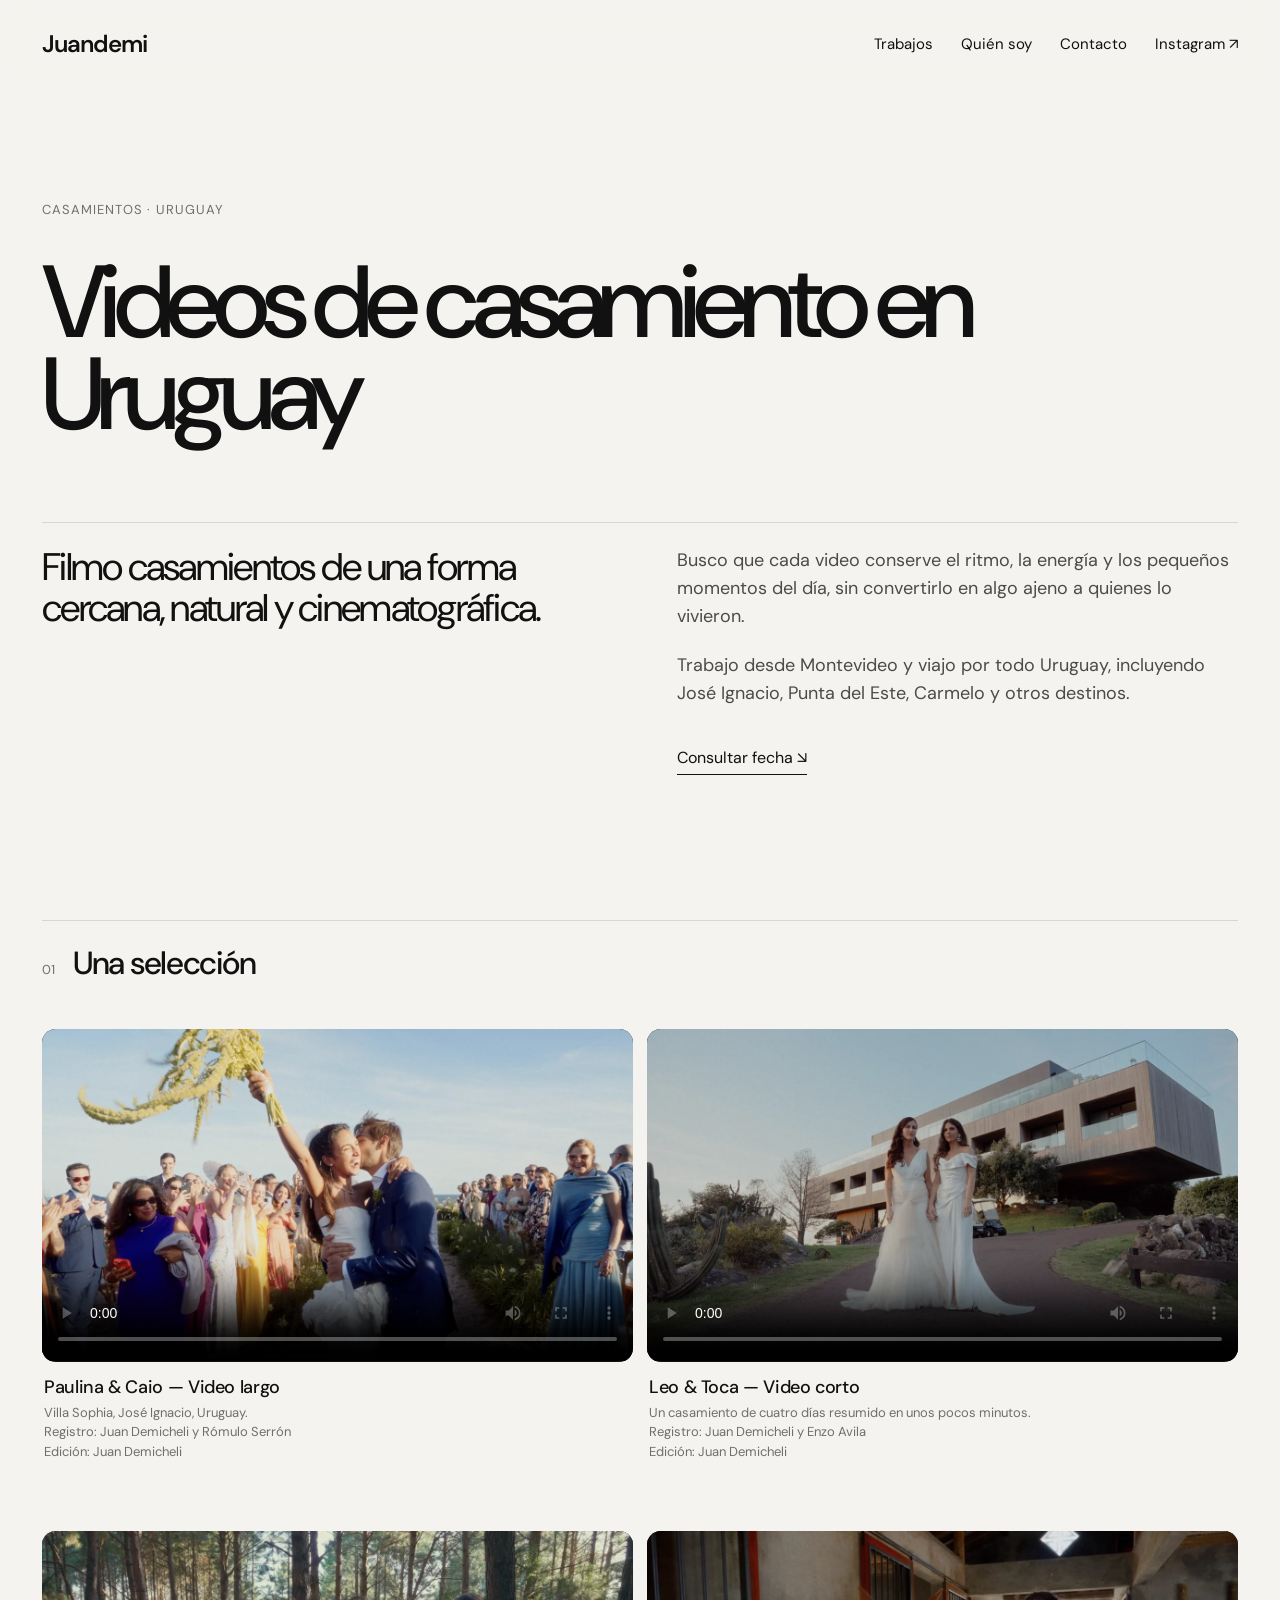
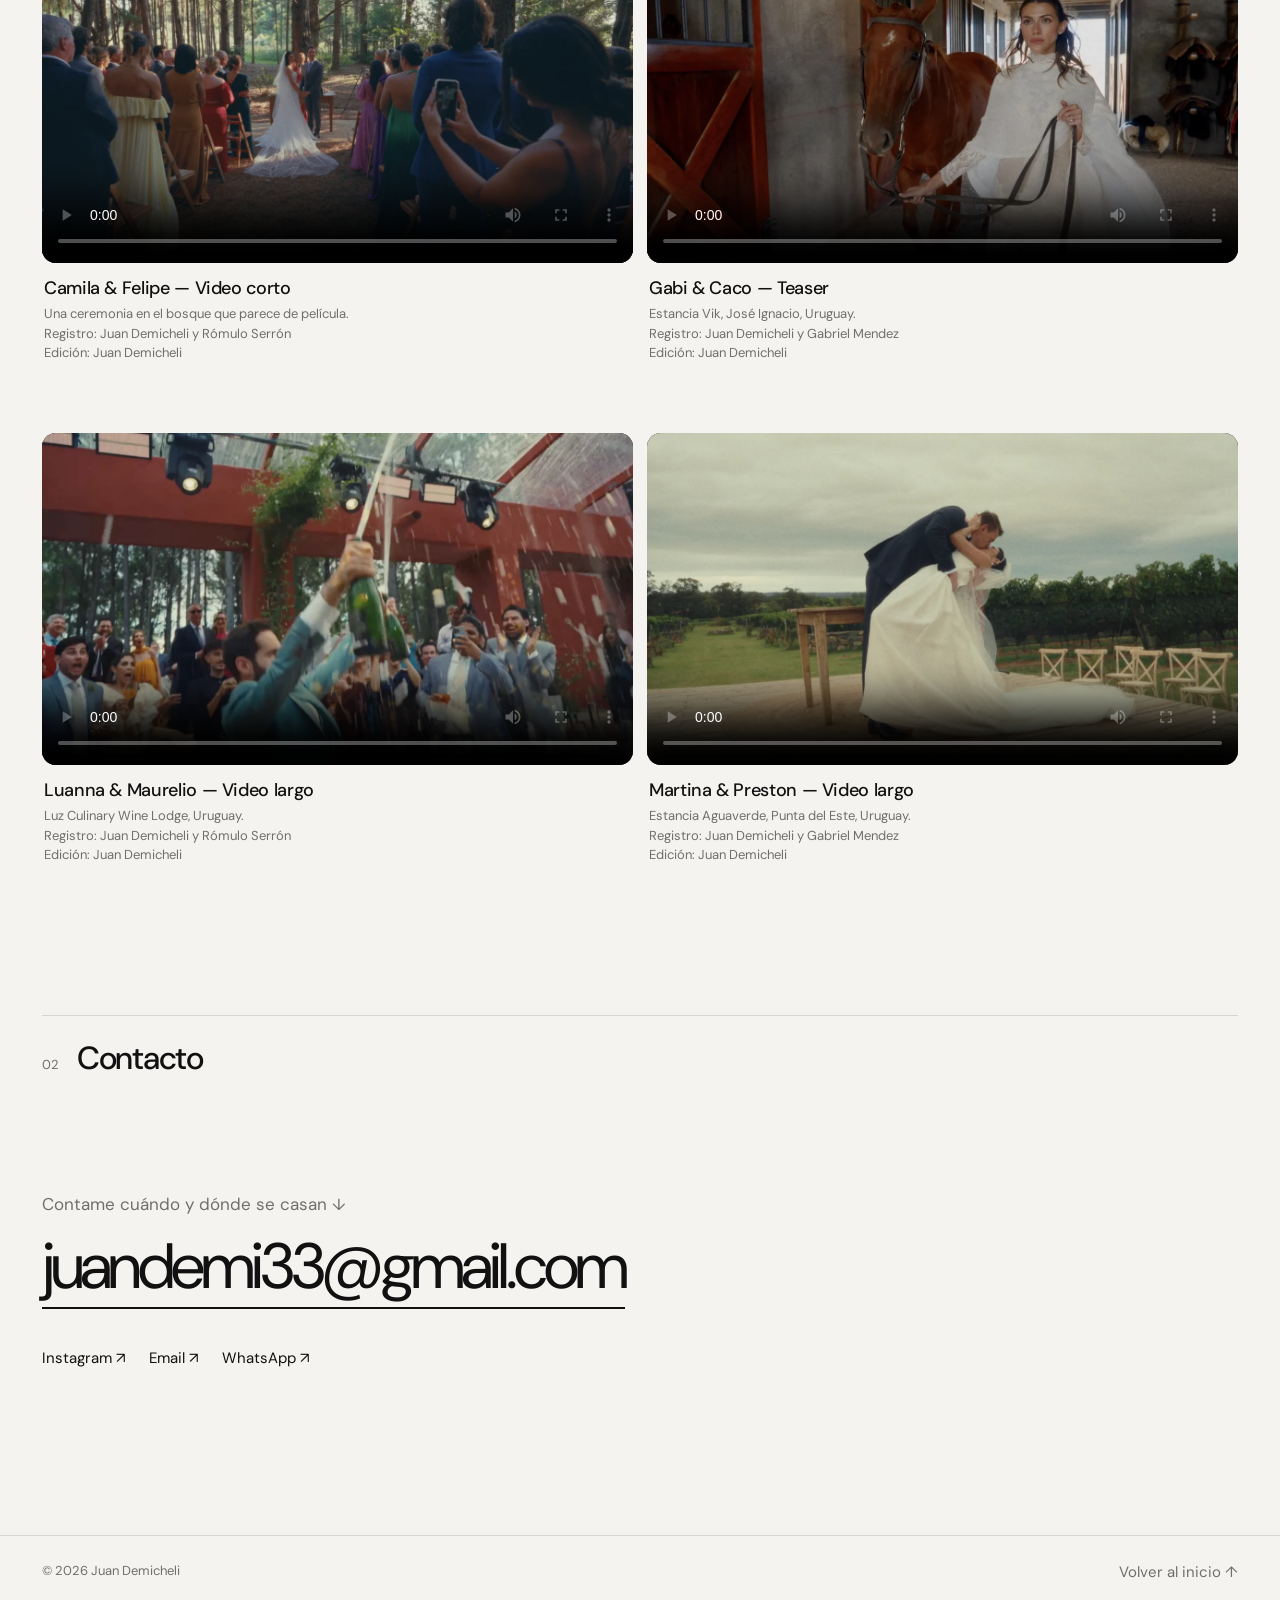
==== casamientos/index.html @ ece97dbf "Add dedicated wedding films page" ====
<!doctype html>
<html lang="es">
<head>
  <meta charset="utf-8">
  <meta name="viewport" content="width=device-width, initial-scale=1">
  <title>Videos de casamiento en Uruguay | Juan Demicheli</title>
  <meta name="description" content="Videos de casamiento con una mirada natural y cinematográfica en Montevideo, José Ignacio, Punta del Este, Carmelo y todo Uruguay. Filmación y edición por Juan Demicheli.">
  <meta property="og:title" content="Videos de casamiento en Uruguay | Juan Demicheli">
  <meta property="og:description" content="Una selección de casamientos filmados en distintos lugares de Uruguay.">
  <meta property="og:image" content="https://juandemi.com/assets/PaulinaCaio.webp">
  <meta property="og:url" content="https://juandemi.com/casamientos/">
  <meta property="og:type" content="website">
  <link rel="canonical" href="https://juandemi.com/casamientos/">
  <link rel="icon" type="image/png" href="../assets/favicon.png?v=2">
  <link rel="preconnect" href="https://fonts.googleapis.com">
  <link rel="preconnect" href="https://fonts.gstatic.com" crossorigin>
  <link href="https://fonts.googleapis.com/css2?family=DM+Sans:wght@400;500;600&display=swap" rel="stylesheet">
  <link rel="stylesheet" href="../style.css">
  <script type="application/ld+json">
  {
    "@context": "https://schema.org",
    "@type": "Service",
    "name": "Videos de casamiento en Uruguay",
    "description": "Filmación y edición de videos de casamiento con una mirada natural y cinematográfica.",
    "provider": {
      "@type": "Person",
      "name": "Juan Demicheli",
      "jobTitle": "Filmmaker",
      "url": "https://juandemi.com/"
    },
    "areaServed": {
      "@type": "Country",
      "name": "Uruguay"
    },
    "url": "https://juandemi.com/casamientos/"
  }
  </script>
</head>
<body class="wedding-page">
<header class="site-header">
  <a class="logo" href="../">Juandemi</a>
  <nav class="main-nav" aria-label="Navegación principal">
    <a href="../#trabajos">Trabajos</a>
    <a href="../#quien-soy">Quién soy</a>
    <a href="#contacto">Contacto</a>
    <a href="https://instagram.com/juandemi_" target="_blank" rel="noopener">Instagram ↗&#xfe0e;</a>
  </nav>
</header>

<main>
  <section class="wedding-intro">
    <p class="page-eyebrow">CASAMIENTOS · URUGUAY</p>
    <h1>Videos de casamiento en Uruguay</h1>
    <div class="wedding-intro-grid">
      <p class="wedding-lead">Filmo casamientos de una forma cercana, natural y cinematográfica.</p>
      <div class="wedding-description">
        <p>Busco que cada video conserve el ritmo, la energía y los pequeños momentos del día, sin convertirlo en algo ajeno a quienes lo vivieron.</p>
        <p>Trabajo desde Montevideo y viajo por todo Uruguay, incluyendo José Ignacio, Punta del Este, Carmelo y otros destinos.</p>
        <a class="inline-link" href="#contacto">Consultar fecha <span aria-hidden="true">↘&#xfe0e;</span></a>
      </div>
    </div>
  </section>

  <section class="wedding-work" aria-labelledby="seleccion-title">
    <div class="section-heading"><span>01</span><h2 id="seleccion-title">Una selección</h2></div>
    <div class="projects-grid wedding-grid">
      <article class="project">
        <div class="video">
          <video controls playsinline preload="metadata" poster="../assets/PaulinaCaio.webp">
            <source src="https://videos.juandemi.com/PaulinaCaio.mp4" type="video/mp4">
            Tu navegador no puede reproducir este video.
          </video>
        </div>
        <div class="project-meta"><div><h3>Paulina & Caio — Video largo</h3><p>Villa Sophia, José Ignacio, Uruguay.<br>Registro: Juan Demicheli y Rómulo Serrón<br>Edición: Juan Demicheli</p></div></div>
      </article>

      <article class="project">
        <div class="video">
          <video controls playsinline preload="metadata" poster="../assets/LeoToca.webp">
            <source src="https://videos.juandemi.com/LeoToca.mp4" type="video/mp4">
            Tu navegador no puede reproducir este video.
          </video>
        </div>
        <div class="project-meta"><div><h3>Leo & Toca — Video corto</h3><p>Un casamiento de cuatro días resumido en unos pocos minutos.<br>Registro: Juan Demicheli y Enzo Avila<br>Edición: Juan Demicheli</p></div></div>
      </article>

      <article class="project">
        <div class="video">
          <video controls playsinline preload="metadata" poster="../assets/CamilaFelipe.webp">
            <source src="https://videos.juandemi.com/CamilaFelipe.mp4" type="video/mp4">
            Tu navegador no puede reproducir este video.
          </video>
        </div>
        <div class="project-meta"><div><h3>Camila & Felipe — Video corto</h3><p>Una ceremonia en el bosque que parece de película.<br>Registro: Juan Demicheli y Rómulo Serrón<br>Edición: Juan Demicheli</p></div></div>
      </article>

      <article class="project">
        <div class="video">
          <video controls playsinline preload="metadata" poster="../assets/GabiCaco.webp">
            <source src="https://videos.juandemi.com/Gabi_Caco_Fixed_WEB.mp4" type="video/mp4">
            Tu navegador no puede reproducir este video.
          </video>
        </div>
        <div class="project-meta"><div><h3>Gabi & Caco — Teaser</h3><p>Estancia Vik, José Ignacio, Uruguay.<br>Registro: Juan Demicheli y Gabriel Mendez<br>Edición: Juan Demicheli</p></div></div>
      </article>

      <article class="project">
        <div class="video">
          <video controls playsinline preload="metadata" poster="../assets/LuanaMau.webp">
            <source src="https://videos.juandemi.com/LuannaMaurelio.mp4" type="video/mp4">
            Tu navegador no puede reproducir este video.
          </video>
        </div>
        <div class="project-meta"><div><h3>Luanna & Maurelio — Video largo</h3><p>Luz Culinary Wine Lodge, Uruguay.<br>Registro: Juan Demicheli y Rómulo Serrón<br>Edición: Juan Demicheli</p></div></div>
      </article>

      <article class="project">
        <div class="video">
          <video controls playsinline preload="metadata" poster="../assets/MartinaPreston.webp">
            <source src="https://videos.juandemi.com/MartinaPreston.mp4" type="video/mp4">
            Tu navegador no puede reproducir este video.
          </video>
        </div>
        <div class="project-meta"><div><h3>Martina & Preston — Video largo</h3><p>Estancia Aguaverde, Punta del Este, Uruguay.<br>Registro: Juan Demicheli y Gabriel Mendez<br>Edición: Juan Demicheli</p></div></div>
      </article>
    </div>
  </section>

  <section id="contacto" class="contact-section wedding-contact">
    <div class="section-heading"><span>02</span><h2>Contacto</h2></div>
    <div class="contact-box">
      <p>Contame cuándo y dónde se casan <span class="flecha-abajo" aria-hidden="true">&#x2193;&#xFE0E;</span></p>
      <a class="email" href="mailto:juandemi33@gmail.com?subject=Consulta%20por%20video%20de%20casamiento">juandemi33@gmail.com</a>
      <div class="text-links">
        <a href="https://instagram.com/juandemi_" target="_blank" rel="noopener">Instagram ↗&#xfe0e;</a>
        <a href="mailto:juandemi33@gmail.com?subject=Consulta%20por%20video%20de%20casamiento">Email ↗&#xfe0e;</a>
        <a href="https://wa.me/59897984455?text=Hola%20Juan%2C%20vi%20tus%20videos%20de%20casamiento%20y%20quer%C3%ADa%20consultarte%20por%20una%20fecha." target="_blank" rel="noopener noreferrer">WhatsApp ↗&#xfe0e;</a>
      </div>
    </div>
  </section>
</main>

<footer class="site-footer"><span>© 2026 Juan Demicheli</span><a href="../">Volver al inicio ↑&#xfe0e;</a></footer>
</body>
</html>
---- style.css ----
*{box-sizing:border-box}
:root{--bg:#f4f3ef;--text:#111;--muted:#6f6f6f;--line:#d9d7d2;--max:1500px}
html{scroll-behavior:smooth}
body{margin:0;background:var(--bg);color:var(--text);font-family:'DM Sans',Arial,sans-serif;font-size:16px;line-height:1.5}
a{color:inherit;text-decoration:none}
.site-header{position:sticky;top:0;z-index:50;max-width:var(--max);margin:0 auto;padding:26px 42px;display:flex;justify-content:space-between;align-items:center;background:rgba(244,243,239,.92);backdrop-filter:blur(12px)}
.logo{font-size:24px;font-weight:600;letter-spacing:-.04em}
.main-nav{display:flex;gap:28px;align-items:center}
.main-nav a,.text-links a,.site-footer a{font-size:15px}
.main-nav a:hover,.text-links a:hover,.site-footer a:hover{text-decoration:underline;text-underline-offset:4px}
.hero{position:relative;max-width:var(--max);min-height:82vh;margin:0 auto 130px;padding:0 42px;display:flex;align-items:flex-end}
.hero-video,.hero-overlay{position:absolute;inset:0 42px 0 42px;width:calc(100% - 84px);height:100%;border-radius:22px}
.hero-video{object-fit:cover;background:#171717;pointer-events:none}
.hero-overlay{background:linear-gradient(to top,rgba(0,0,0,.55),rgba(0,0,0,.15) 48%,rgba(0,0,0,.22));pointer-events:none}
.hero-content{position:relative;z-index:2;width:100%;padding:0 42px 52px;color:#fff}
.eyebrow{margin:0 0 20px;font-size:15px;color:rgba(255,255,255,.82)}
h1{margin:0 0 24px;font-size:clamp(60px,8vw,128px);line-height:.9;letter-spacing:-.075em;font-weight:500;max-width:980px}
.hero-copy{margin:0;max-width:420px;font-size:18px;line-height:1.45;color:rgba(255,255,255,.86)}
.work-section,.about,.contact-section{max-width:var(--max);margin:0 auto;padding:0 42px 150px}
.section-heading{display:flex;align-items:baseline;gap:18px;padding:18px 0 42px;border-top:1px solid var(--line)}
.section-heading span{font-size:13px;color:var(--muted)}
.section-heading h2{margin:0;font-size:32px;font-weight:500;letter-spacing:-.04em}
.category{margin-bottom:120px}
.category-heading{display:flex;justify-content:space-between;align-items:baseline;gap:18px;margin-bottom:25px}
.category-heading h3{margin:0;font-size:28px;font-weight:500;letter-spacing:-.04em}
.category-heading p{margin:0;font-size:13px;color:var(--muted)}
.video{position:relative;width:100%;aspect-ratio:16/9;background:#d9d9d5;overflow:hidden;border-radius:14px}
.video iframe{position:absolute;inset:0;width:100%;height:100%;border:0}
.project-meta{display:flex;justify-content:space-between;align-items:flex-start;gap:20px;padding:12px 2px 0}
.project-meta h4{margin:0 0 2px;font-size:18px;font-weight:500;letter-spacing:-.02em}
.project-meta p{margin:0;font-size:13px;color:var(--muted)}
.project-meta span{font-size:13px;color:var(--muted);white-space:nowrap}
.projects-grid{display:grid;grid-template-columns:repeat(2,minmax(0,1fr));gap:54px 14px}
.about-grid{display:grid;grid-template-columns:1fr 1fr;gap:74px;align-items:start}
.about-photo{position:relative;aspect-ratio:4/5;background:#d9d9d5;overflow:hidden;border-radius:14px}
.about-photo img{width:100%;height:100%;object-fit:cover;display:block}
.about-copy{max-width:580px;padding-top:2px}
.about-copy p{margin:0 0 24px;color:#4b4b4b;font-size:18px;line-height:1.55}
.about-copy .lead{margin-bottom:30px;color:var(--text);font-size:29px;line-height:1.2;letter-spacing:-.035em}
.text-links{display:flex;gap:24px;margin-top:38px}
.contact-box{padding:68px 0 20px}
.contact-box p{margin:0 0 18px;font-size:17px;color:var(--muted)}
.email{display:inline-block;max-width:100%;font-size:clamp(34px,5vw,76px);line-height:1;letter-spacing:-.06em;border-bottom:2px solid var(--text);padding-bottom:8px;overflow-wrap:anywhere}
.email:hover{opacity:.65}
.site-footer{max-width:var(--max);margin:0 auto;padding:25px 42px 35px;display:flex;justify-content:space-between;border-top:1px solid var(--line);font-size:13px;color:var(--muted)}
@media(max-width:920px){.site-header{padding:20px}.main-nav{gap:16px}.main-nav a:nth-child(1),.main-nav a:nth-child(2){display:none}.hero{min-height:74vh;margin-bottom:95px;padding:0 20px}.hero-video,.hero-overlay{inset:0 20px 0 20px;width:calc(100% - 40px)}.hero-content{padding:0 24px 30px}h1{font-size:clamp(52px,14vw,88px)}.work-section,.about,.contact-section{padding:0 20px 100px}.projects-grid{grid-template-columns:1fr;gap:16px}.category{margin-bottom:82px}.about-grid{grid-template-columns:1fr;gap:42px}.site-footer{padding:25px 20px 35px}}
@media(max-width:560px){.logo{font-size:20px}.main-nav a{font-size:13px}.category-heading{display:block}.category-heading p{margin-top:4px}.section-heading h2{font-size:27px}.about-copy .lead{font-size:25px}.text-links{flex-direction:column;gap:12px}.site-footer{display:block}.site-footer a{display:inline-block;margin-top:8px}}


html,
body {
  margin: 0;
  padding: 0;
}

.video-extra {
  display: none;
}

.video-extra.visible {
  display: block;
  animation: aparecer-video 0.7s ease both;
}

.ver-mas {
  display: block;
  grid-column: 1 / -1;
  margin: 0 auto;
  padding: 0;
  border: none;
  background: transparent;
  color: inherit;
  font: inherit;
  cursor: pointer;
  text-align: center;
  text-decoration: underline;
}

.flecha-abajo {
  font-family: 'DM Sans',Arial,sans-serif;font-size:16px;line-height:1.5;
  font-style: normal;
  font-weight: normal;
}


.ver-mas:hover {
  opacity: 0.55;
}

@keyframes aparecer-video {
  from {
    opacity: 0;
    transform: translateY(24px);
  }

  to {
    opacity: 1;
    transform: translateY(0);
  }
}

.video-cover {
  position: absolute;
  inset: 0;
  z-index: 2;
  width: 100%;
  height: 100%;
  padding: 0;
  border: 0;
  background: #111;
  cursor: pointer;
}

.video-cover img {
  width: 100%;
  height: 100%;
  display: block;
  object-fit: cover;
}

.play-icon {
  position: absolute;
  top: 50%;
  left: 50%;
  transform: translate(-50%, -50%);
  display: grid;
  place-items: center;
  width: 66px;
  height: 66px;
  padding-left: 4px;
  border-radius: 50%;
  color: #111;
  background: rgba(255, 255, 255, 0.9);
  font-size: 22px;
  transition: transform 0.25s ease;
}

.video-cover:hover .play-icon {
  transform: translate(-50%, -50%) scale(1.08);
}

.video video {
  position: absolute;
  inset: 0;
  display: block;
  width: 100%;
  height: 100%;
  border: 0;
  object-fit: contain;
  background: #111;
}

/* Página de casamientos */
.wedding-intro{max-width:var(--max);margin:0 auto;padding:112px 42px 145px}
.page-eyebrow{margin:0 0 36px;font-size:13px;letter-spacing:.08em;color:var(--muted)}
.wedding-intro h1{max-width:1180px;margin-bottom:82px;font-size:clamp(58px,8vw,124px);line-height:.9}
.wedding-intro-grid{display:grid;grid-template-columns:1fr 1fr;gap:74px;padding-top:24px;border-top:1px solid var(--line)}
.wedding-lead{max-width:620px;margin:0;font-size:clamp(28px,3vw,48px);line-height:1.08;letter-spacing:-.045em}
.wedding-description{max-width:580px;color:#4b4b4b;font-size:18px;line-height:1.55}
.wedding-description p{margin:0 0 22px}
.inline-link{display:inline-block;margin-top:16px;color:var(--text);font-size:16px;border-bottom:1px solid var(--text);padding-bottom:3px}
.inline-link:hover{opacity:.55}
.wedding-work{max-width:var(--max);margin:0 auto;padding:0 42px 150px}
.wedding-grid{gap:70px 14px}
.wedding-grid .project-meta h3{margin:0 0 2px;font-size:18px;font-weight:500;letter-spacing:-.02em}
.wedding-contact{padding-bottom:145px}

@media(max-width:920px){
  .wedding-intro{padding:72px 20px 105px}
  .wedding-intro h1{margin-bottom:58px;font-size:clamp(50px,13vw,82px)}
  .wedding-intro-grid{grid-template-columns:1fr;gap:34px}
  .wedding-description{font-size:17px}
  .wedding-work{padding:0 20px 105px}
  .wedding-grid{gap:42px}
  .wedding-contact{padding-bottom:100px}
}

@media(max-width:560px){
  .wedding-intro{padding-top:54px}
  .page-eyebrow{margin-bottom:28px}
  .wedding-intro h1{font-size:clamp(48px,15vw,72px)}
  .wedding-lead{font-size:30px}
}
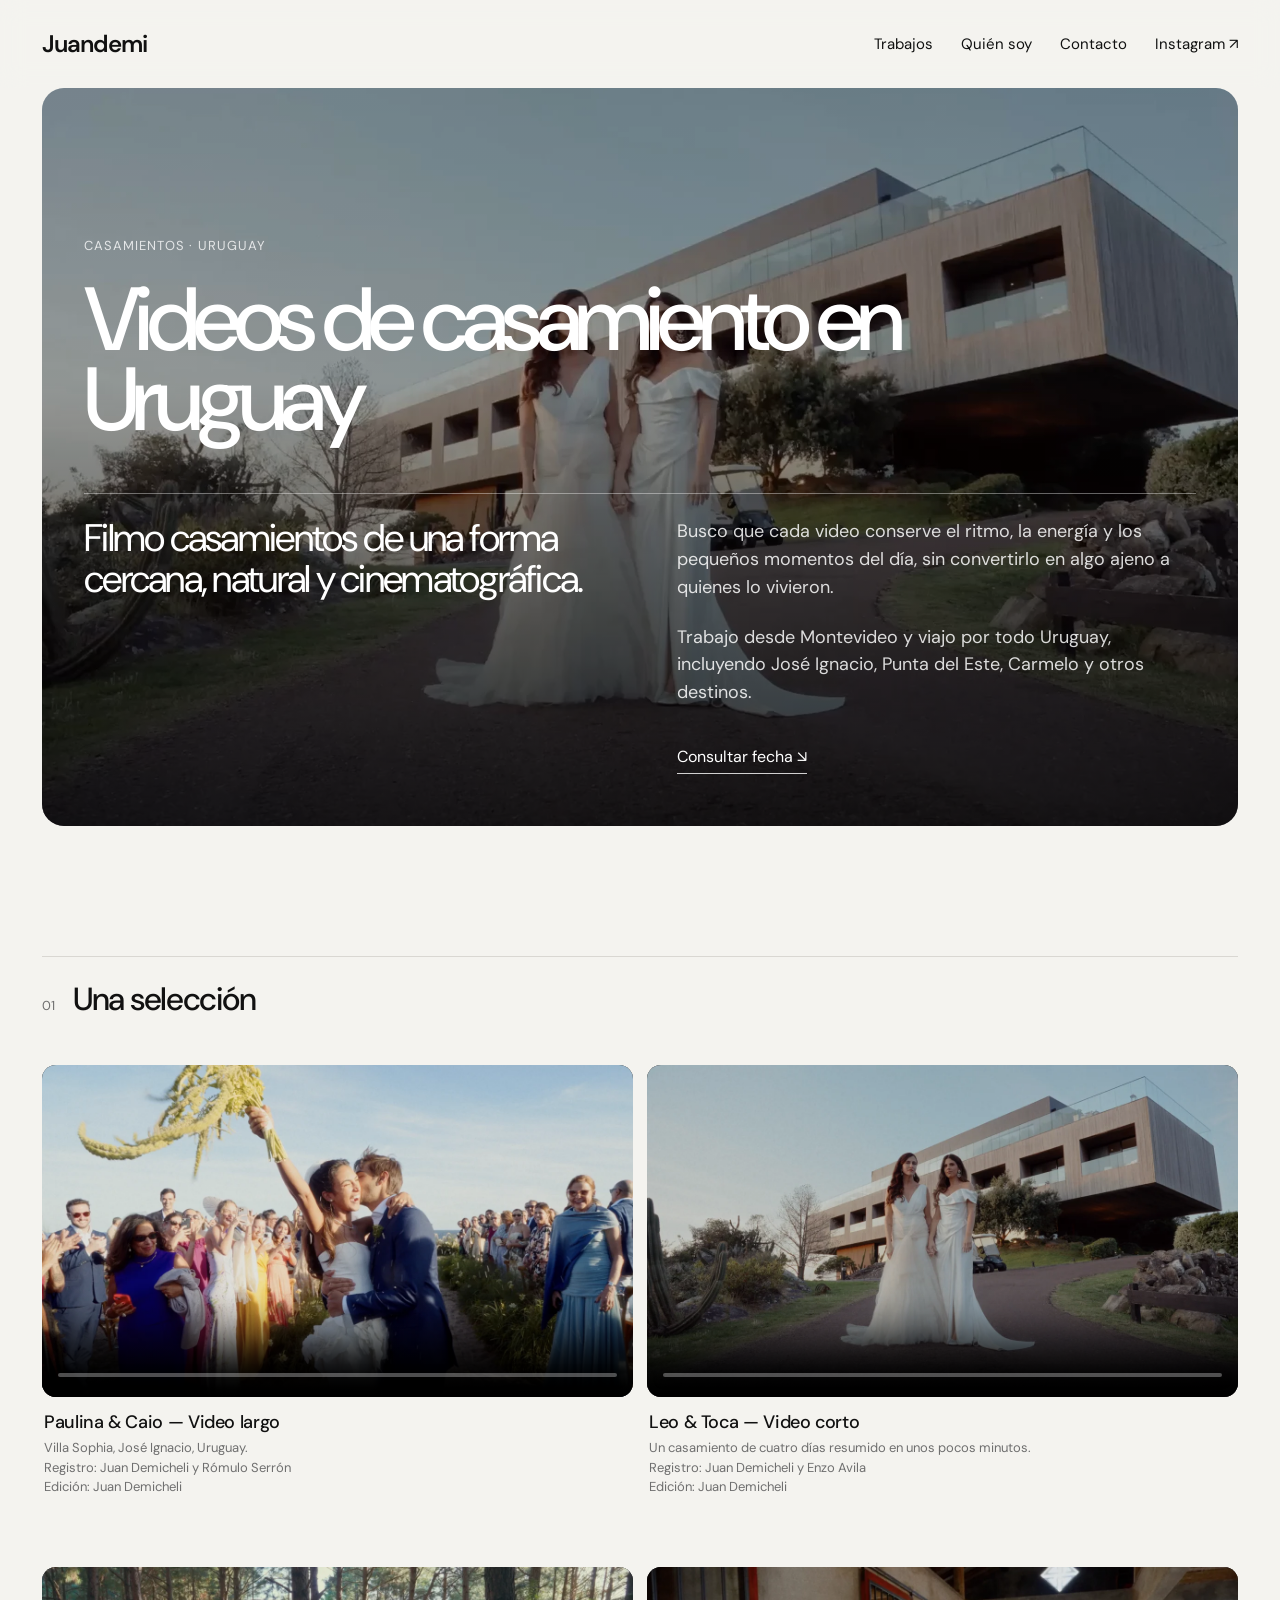
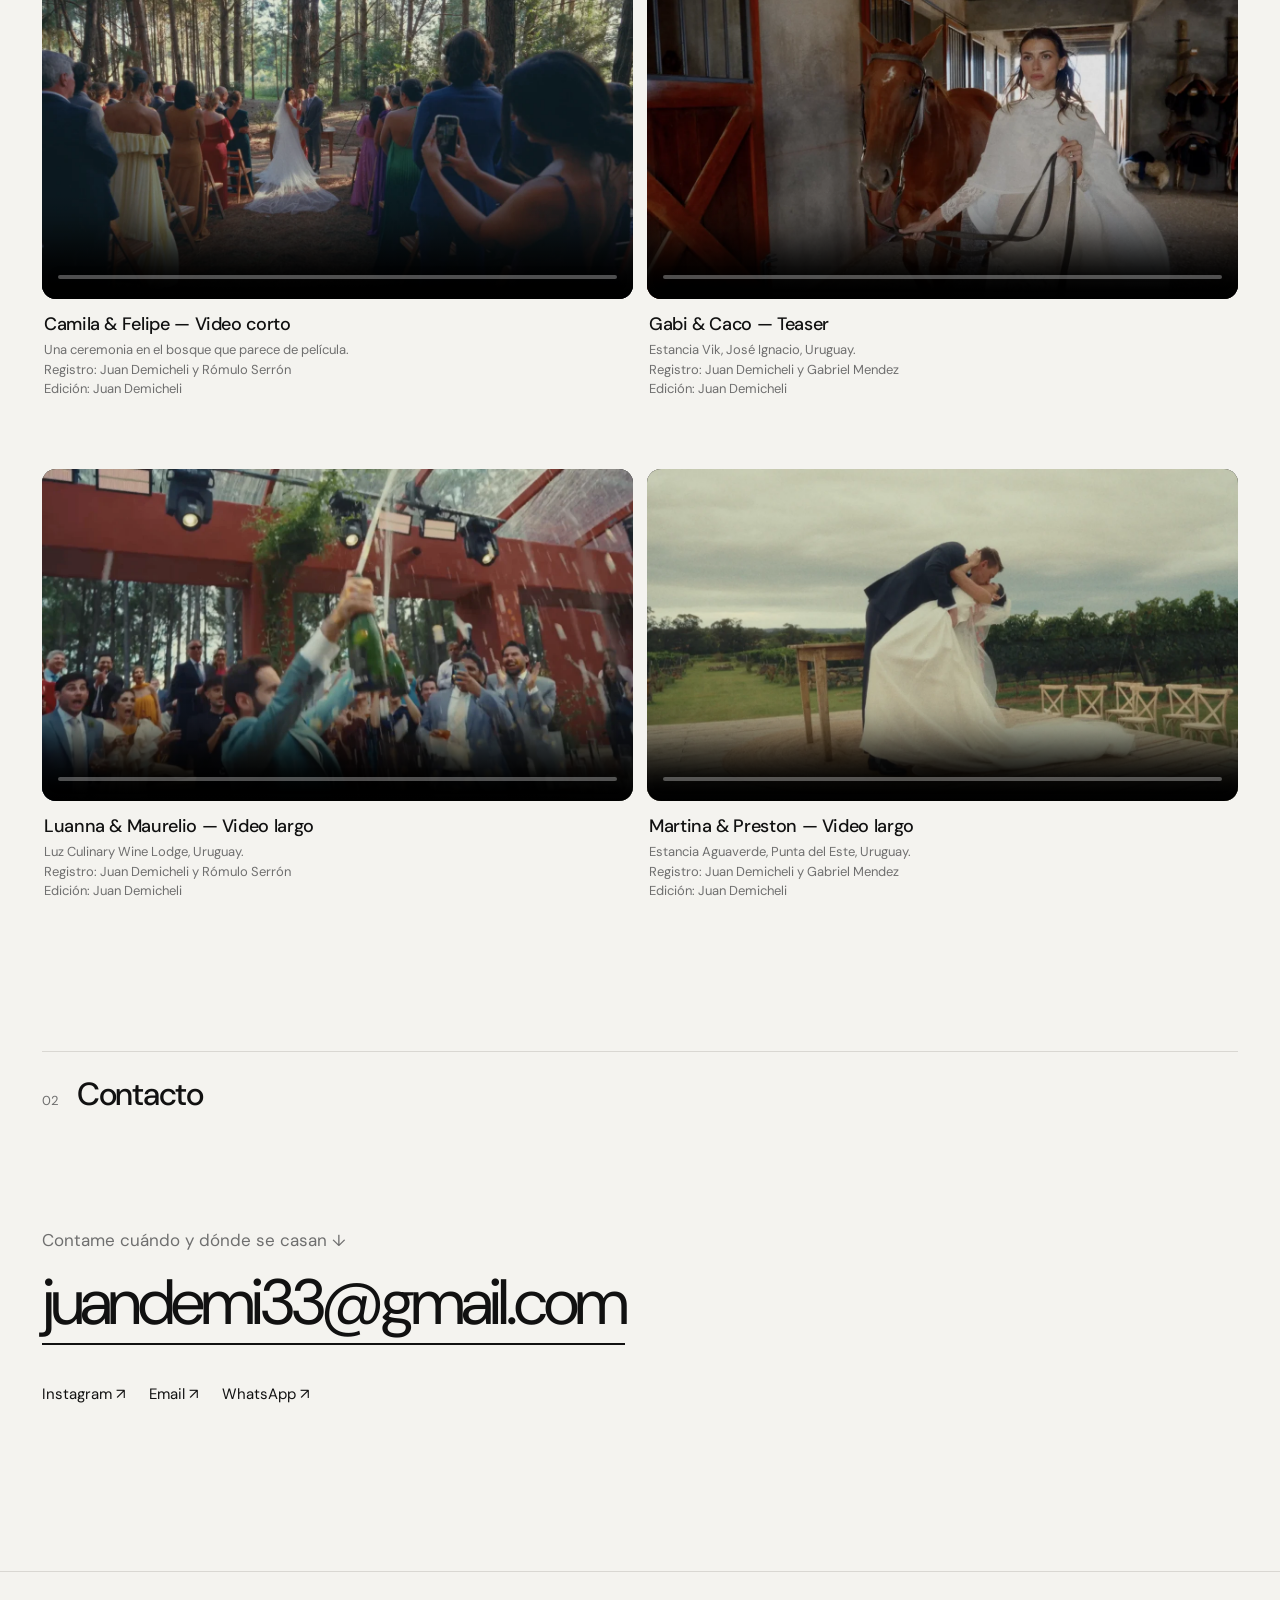
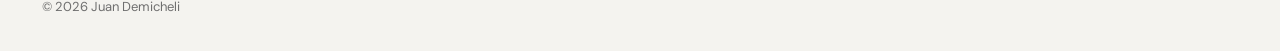
==== commit 635e0018: "Add video hero to wedding page" ====
--- a/casamientos/index.html
+++ b/casamientos/index.html
@@ -49,14 +49,20 @@
 
 <main>
   <section class="wedding-intro">
-    <p class="page-eyebrow">CASAMIENTOS · URUGUAY</p>
-    <h1>Videos de casamiento en Uruguay</h1>
-    <div class="wedding-intro-grid">
-      <p class="wedding-lead">Filmo casamientos de una forma cercana, natural y cinematográfica.</p>
-      <div class="wedding-description">
-        <p>Busco que cada video conserve el ritmo, la energía y los pequeños momentos del día, sin convertirlo en algo ajeno a quienes lo vivieron.</p>
-        <p>Trabajo desde Montevideo y viajo por todo Uruguay, incluyendo José Ignacio, Punta del Este, Carmelo y otros destinos.</p>
-        <a class="inline-link" href="#contacto">Consultar fecha <span aria-hidden="true">↘&#xfe0e;</span></a>
+    <video class="wedding-hero-video" autoplay muted loop playsinline preload="metadata" poster="../assets/hero-poster.webp">
+      <source src="https://videos.juandemi.com/VideoWebInicioV2.mov" type="video/mp4">
+    </video>
+    <div class="wedding-hero-overlay"></div>
+    <div class="wedding-intro-content">
+      <p class="page-eyebrow">CASAMIENTOS · URUGUAY</p>
+      <h1>Videos de casamiento en Uruguay</h1>
+      <div class="wedding-intro-grid">
+        <p class="wedding-lead">Filmo casamientos de una forma cercana, natural y cinematográfica.</p>
+        <div class="wedding-description">
+          <p>Busco que cada video conserve el ritmo, la energía y los pequeños momentos del día, sin convertirlo en algo ajeno a quienes lo vivieron.</p>
+          <p>Trabajo desde Montevideo y viajo por todo Uruguay, incluyendo José Ignacio, Punta del Este, Carmelo y otros destinos.</p>
+          <a class="inline-link" href="#contacto">Consultar fecha <span aria-hidden="true">↘&#xfe0e;</span></a>
+        </div>
       </div>
     </div>
   </section>
@@ -140,6 +146,6 @@
   </section>
 </main>
 
-<footer class="site-footer"><span>© 2026 Juan Demicheli</span><a href="../">Volver al inicio ↑&#xfe0e;</a></footer>
+<footer class="site-footer"><span>© 2026 Juan Demicheli</span></footer>
 </body>
 </html>
--- a/style.css
+++ b/style.css
@@ -151,14 +151,18 @@
 }
 
 /* Página de casamientos */
-.wedding-intro{max-width:var(--max);margin:0 auto;padding:112px 42px 145px}
-.page-eyebrow{margin:0 0 36px;font-size:13px;letter-spacing:.08em;color:var(--muted)}
-.wedding-intro h1{max-width:1180px;margin-bottom:82px;font-size:clamp(58px,8vw,124px);line-height:.9}
-.wedding-intro-grid{display:grid;grid-template-columns:1fr 1fr;gap:74px;padding-top:24px;border-top:1px solid var(--line)}
+.wedding-intro{position:relative;max-width:var(--max);min-height:82vh;margin:0 auto 130px;padding:0 42px;display:flex;align-items:flex-end}
+.wedding-hero-video,.wedding-hero-overlay{position:absolute;inset:0 42px;width:calc(100% - 84px);height:100%;border-radius:22px}
+.wedding-hero-video{object-fit:cover;background:#171717;pointer-events:none}
+.wedding-hero-overlay{background:linear-gradient(to top,rgba(0,0,0,.74),rgba(0,0,0,.22) 60%,rgba(0,0,0,.25));pointer-events:none}
+.wedding-intro-content{position:relative;z-index:2;width:100%;padding:52px 42px;color:#fff}
+.page-eyebrow{margin:0 0 24px;font-size:13px;letter-spacing:.08em;color:rgba(255,255,255,.78)}
+.wedding-intro h1{max-width:1050px;margin-bottom:52px;font-size:clamp(54px,7vw,108px);line-height:.9}
+.wedding-intro-grid{display:grid;grid-template-columns:1fr 1fr;gap:74px;padding-top:24px;border-top:1px solid rgba(255,255,255,.38)}
 .wedding-lead{max-width:620px;margin:0;font-size:clamp(28px,3vw,48px);line-height:1.08;letter-spacing:-.045em}
-.wedding-description{max-width:580px;color:#4b4b4b;font-size:18px;line-height:1.55}
+.wedding-description{max-width:580px;color:rgba(255,255,255,.84);font-size:18px;line-height:1.55}
 .wedding-description p{margin:0 0 22px}
-.inline-link{display:inline-block;margin-top:16px;color:var(--text);font-size:16px;border-bottom:1px solid var(--text);padding-bottom:3px}
+.inline-link{display:inline-block;margin-top:16px;color:#fff;font-size:16px;border-bottom:1px solid rgba(255,255,255,.8);padding-bottom:3px}
 .inline-link:hover{opacity:.55}
 .wedding-work{max-width:var(--max);margin:0 auto;padding:0 42px 150px}
 .wedding-grid{gap:70px 14px}
@@ -166,8 +170,10 @@
 .wedding-contact{padding-bottom:145px}
 
 @media(max-width:920px){
-  .wedding-intro{padding:72px 20px 105px}
-  .wedding-intro h1{margin-bottom:58px;font-size:clamp(50px,13vw,82px)}
+  .wedding-intro{min-height:86vh;margin-bottom:95px;padding:0 20px}
+  .wedding-hero-video,.wedding-hero-overlay{inset:0 20px;width:calc(100% - 40px)}
+  .wedding-intro-content{padding:40px 24px}
+  .wedding-intro h1{margin-bottom:44px;font-size:clamp(48px,12vw,78px)}
   .wedding-intro-grid{grid-template-columns:1fr;gap:34px}
   .wedding-description{font-size:17px}
   .wedding-work{padding:0 20px 105px}
@@ -176,8 +182,13 @@
 }
 
 @media(max-width:560px){
-  .wedding-intro{padding-top:54px}
-  .page-eyebrow{margin-bottom:28px}
-  .wedding-intro h1{font-size:clamp(48px,15vw,72px)}
-  .wedding-lead{font-size:30px}
+  .wedding-intro{min-height:calc(100svh - 61px)}
+  .wedding-intro-content{padding:30px 24px}
+  .page-eyebrow{margin-bottom:20px}
+  .wedding-intro h1{margin-bottom:32px;font-size:clamp(44px,13.5vw,66px)}
+  .wedding-intro-grid{gap:22px;padding-top:18px}
+  .wedding-lead{font-size:27px}
+  .wedding-description{font-size:15px;line-height:1.45}
+  .wedding-description p{margin-bottom:14px}
+  .inline-link{margin-top:6px;font-size:15px}
 }
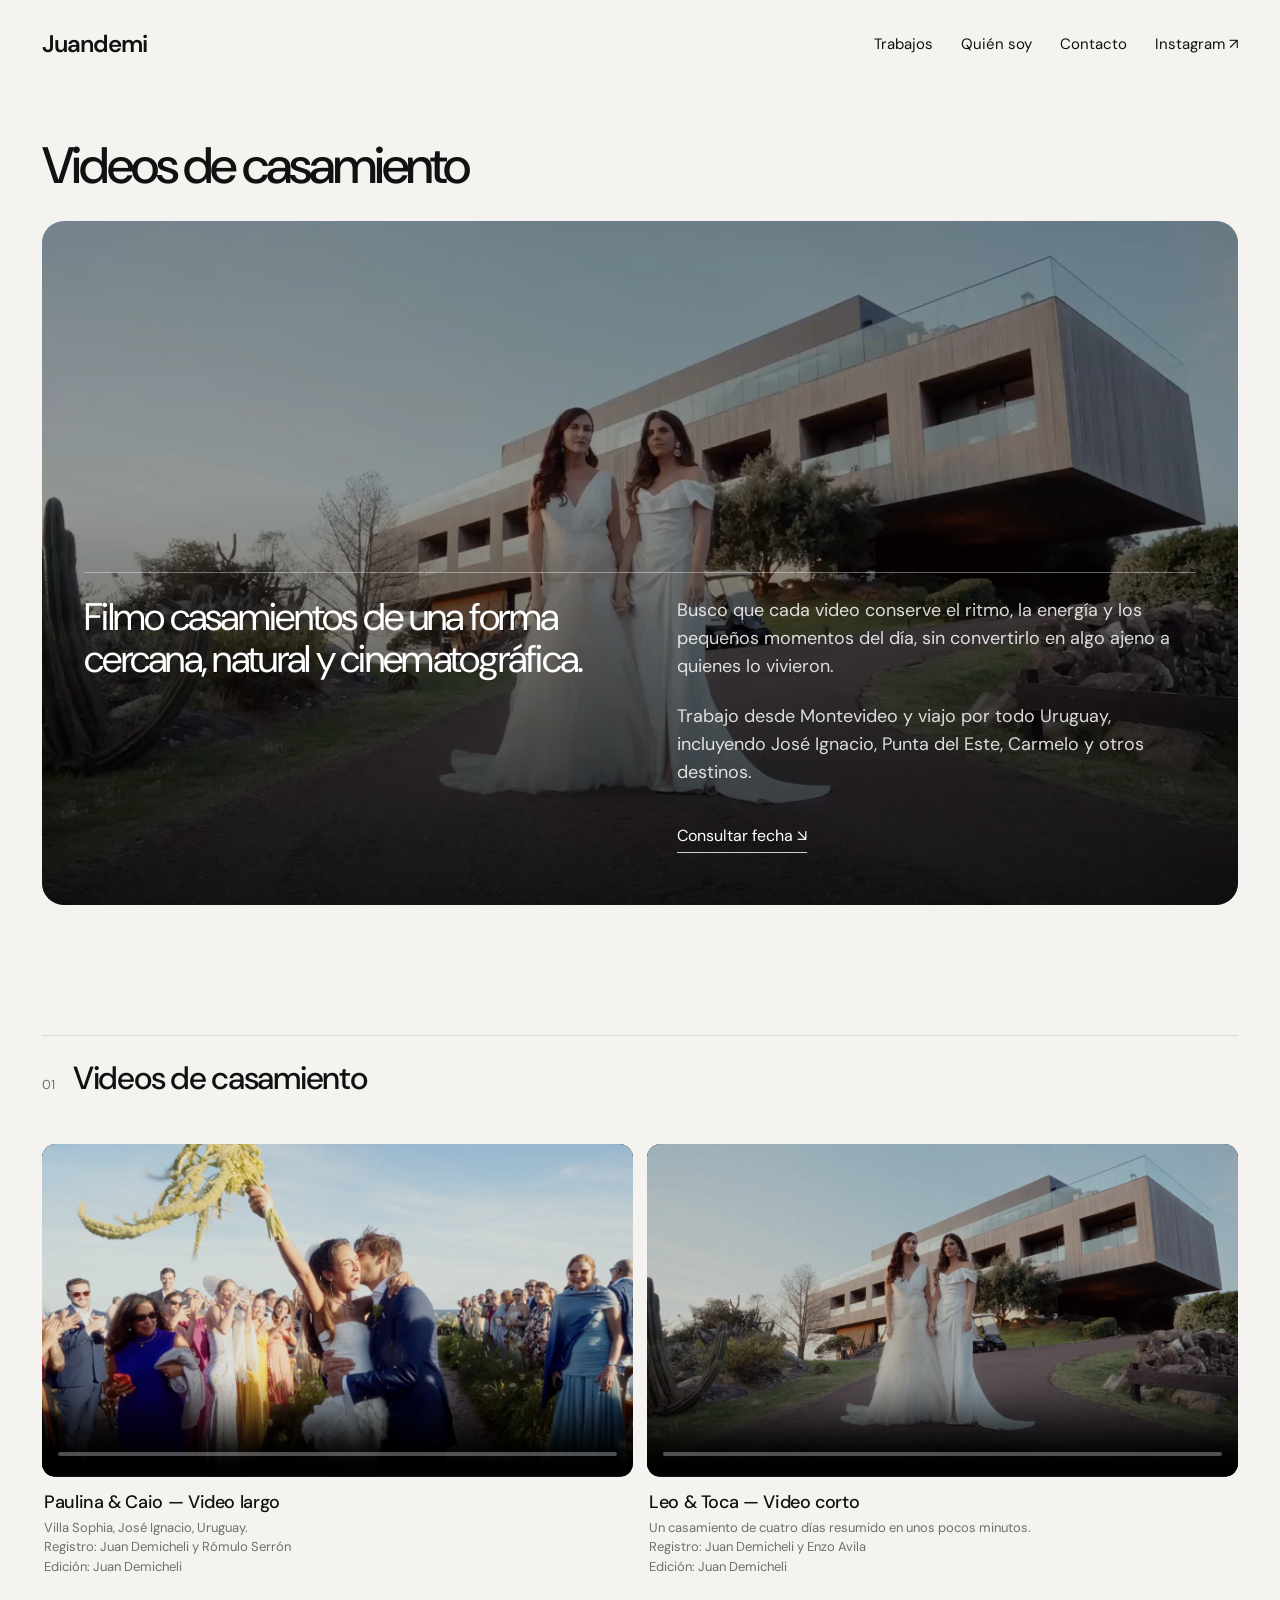
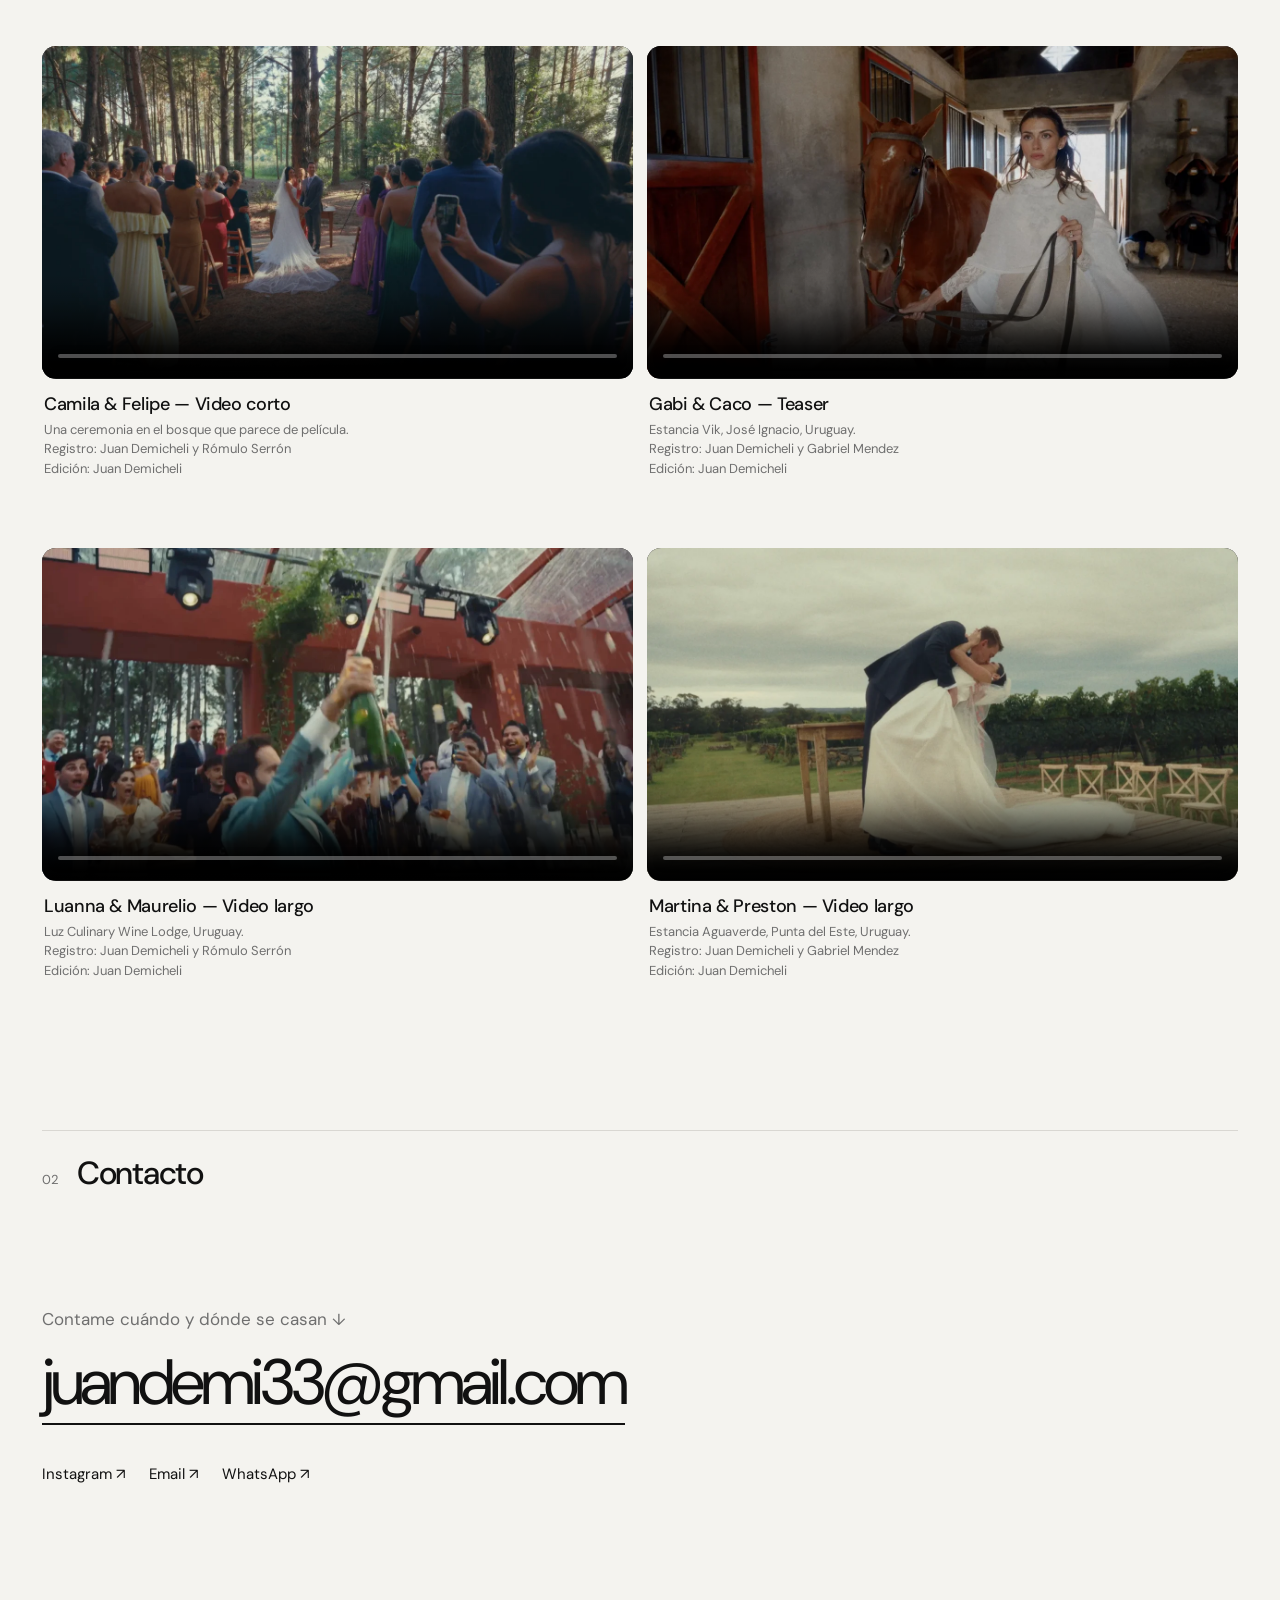
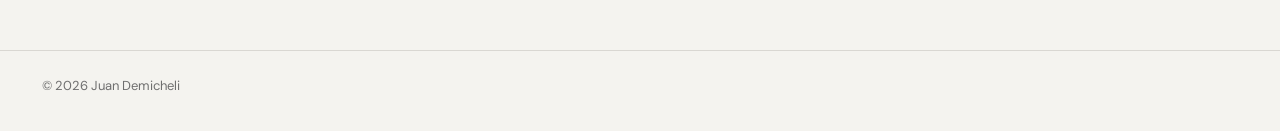
==== commit a6661fb9: "Match wedding hero to homepage layout" ====
--- a/casamientos/index.html
+++ b/casamientos/index.html
@@ -49,26 +49,27 @@
 
 <main>
   <section class="wedding-intro">
-    <video class="wedding-hero-video" autoplay muted loop playsinline preload="metadata" poster="../assets/hero-poster.webp">
-      <source src="https://videos.juandemi.com/VideoWebInicioV2.mov" type="video/mp4">
-    </video>
-    <div class="wedding-hero-overlay"></div>
-    <div class="wedding-intro-content">
-      <p class="page-eyebrow">CASAMIENTOS · URUGUAY</p>
-      <h1>Videos de casamiento en Uruguay</h1>
-      <div class="wedding-intro-grid">
-        <p class="wedding-lead">Filmo casamientos de una forma cercana, natural y cinematográfica.</p>
-        <div class="wedding-description">
-          <p>Busco que cada video conserve el ritmo, la energía y los pequeños momentos del día, sin convertirlo en algo ajeno a quienes lo vivieron.</p>
-          <p>Trabajo desde Montevideo y viajo por todo Uruguay, incluyendo José Ignacio, Punta del Este, Carmelo y otros destinos.</p>
-          <a class="inline-link" href="#contacto">Consultar fecha <span aria-hidden="true">↘&#xfe0e;</span></a>
+    <h1>Videos de casamiento</h1>
+    <div class="wedding-hero">
+      <video class="wedding-hero-video" autoplay muted loop playsinline preload="metadata" poster="../assets/hero-poster.webp">
+        <source src="https://videos.juandemi.com/VideoWebInicioV2.mov" type="video/mp4">
+      </video>
+      <div class="wedding-hero-overlay"></div>
+      <div class="wedding-intro-content">
+        <div class="wedding-intro-grid">
+          <p class="wedding-lead">Filmo casamientos de una forma cercana, natural y cinematográfica.</p>
+          <div class="wedding-description">
+            <p>Busco que cada video conserve el ritmo, la energía y los pequeños momentos del día, sin convertirlo en algo ajeno a quienes lo vivieron.</p>
+            <p>Trabajo desde Montevideo y viajo por todo Uruguay, incluyendo José Ignacio, Punta del Este, Carmelo y otros destinos.</p>
+            <a class="inline-link" href="#contacto">Consultar fecha <span aria-hidden="true">↘&#xfe0e;</span></a>
+          </div>
         </div>
       </div>
     </div>
   </section>
 
-  <section class="wedding-work" aria-labelledby="seleccion-title">
-    <div class="section-heading"><span>01</span><h2 id="seleccion-title">Una selección</h2></div>
+  <section class="wedding-work" aria-labelledby="videos-title">
+    <div class="section-heading"><span>01</span><h2 id="videos-title">Videos de casamiento</h2></div>
     <div class="projects-grid wedding-grid">
       <article class="project">
         <div class="video">
--- a/style.css
+++ b/style.css
@@ -151,13 +151,13 @@
 }
 
 /* Página de casamientos */
-.wedding-intro{position:relative;max-width:var(--max);min-height:82vh;margin:0 auto 130px;padding:0 42px;display:flex;align-items:flex-end}
-.wedding-hero-video,.wedding-hero-overlay{position:absolute;inset:0 42px;width:calc(100% - 84px);height:100%;border-radius:22px}
+.wedding-intro{max-width:var(--max);margin:0 auto 130px;padding:52px 42px 0}
+.wedding-intro>h1{margin:0 0 30px;font-size:clamp(38px,4vw,62px);line-height:1;letter-spacing:-.055em}
+.wedding-hero{position:relative;min-height:76vh;display:flex;align-items:flex-end}
+.wedding-hero-video,.wedding-hero-overlay{position:absolute;inset:0;width:100%;height:100%;border-radius:22px}
 .wedding-hero-video{object-fit:cover;background:#171717;pointer-events:none}
 .wedding-hero-overlay{background:linear-gradient(to top,rgba(0,0,0,.74),rgba(0,0,0,.22) 60%,rgba(0,0,0,.25));pointer-events:none}
 .wedding-intro-content{position:relative;z-index:2;width:100%;padding:52px 42px;color:#fff}
-.page-eyebrow{margin:0 0 24px;font-size:13px;letter-spacing:.08em;color:rgba(255,255,255,.78)}
-.wedding-intro h1{max-width:1050px;margin-bottom:52px;font-size:clamp(54px,7vw,108px);line-height:.9}
 .wedding-intro-grid{display:grid;grid-template-columns:1fr 1fr;gap:74px;padding-top:24px;border-top:1px solid rgba(255,255,255,.38)}
 .wedding-lead{max-width:620px;margin:0;font-size:clamp(28px,3vw,48px);line-height:1.08;letter-spacing:-.045em}
 .wedding-description{max-width:580px;color:rgba(255,255,255,.84);font-size:18px;line-height:1.55}
@@ -170,10 +170,10 @@
 .wedding-contact{padding-bottom:145px}
 
 @media(max-width:920px){
-  .wedding-intro{min-height:86vh;margin-bottom:95px;padding:0 20px}
-  .wedding-hero-video,.wedding-hero-overlay{inset:0 20px;width:calc(100% - 40px)}
+  .wedding-intro{margin-bottom:95px;padding:42px 20px 0}
+  .wedding-intro>h1{margin-bottom:24px;font-size:clamp(34px,7vw,52px)}
+  .wedding-hero{min-height:78vh}
   .wedding-intro-content{padding:40px 24px}
-  .wedding-intro h1{margin-bottom:44px;font-size:clamp(48px,12vw,78px)}
   .wedding-intro-grid{grid-template-columns:1fr;gap:34px}
   .wedding-description{font-size:17px}
   .wedding-work{padding:0 20px 105px}
@@ -182,10 +182,10 @@
 }
 
 @media(max-width:560px){
-  .wedding-intro{min-height:calc(100svh - 61px)}
+  .wedding-intro{padding-top:32px}
+  .wedding-intro>h1{font-size:34px}
+  .wedding-hero{min-height:calc(100svh - 145px)}
   .wedding-intro-content{padding:30px 24px}
-  .page-eyebrow{margin-bottom:20px}
-  .wedding-intro h1{margin-bottom:32px;font-size:clamp(44px,13.5vw,66px)}
   .wedding-intro-grid{gap:22px;padding-top:18px}
   .wedding-lead{font-size:27px}
   .wedding-description{font-size:15px;line-height:1.45}
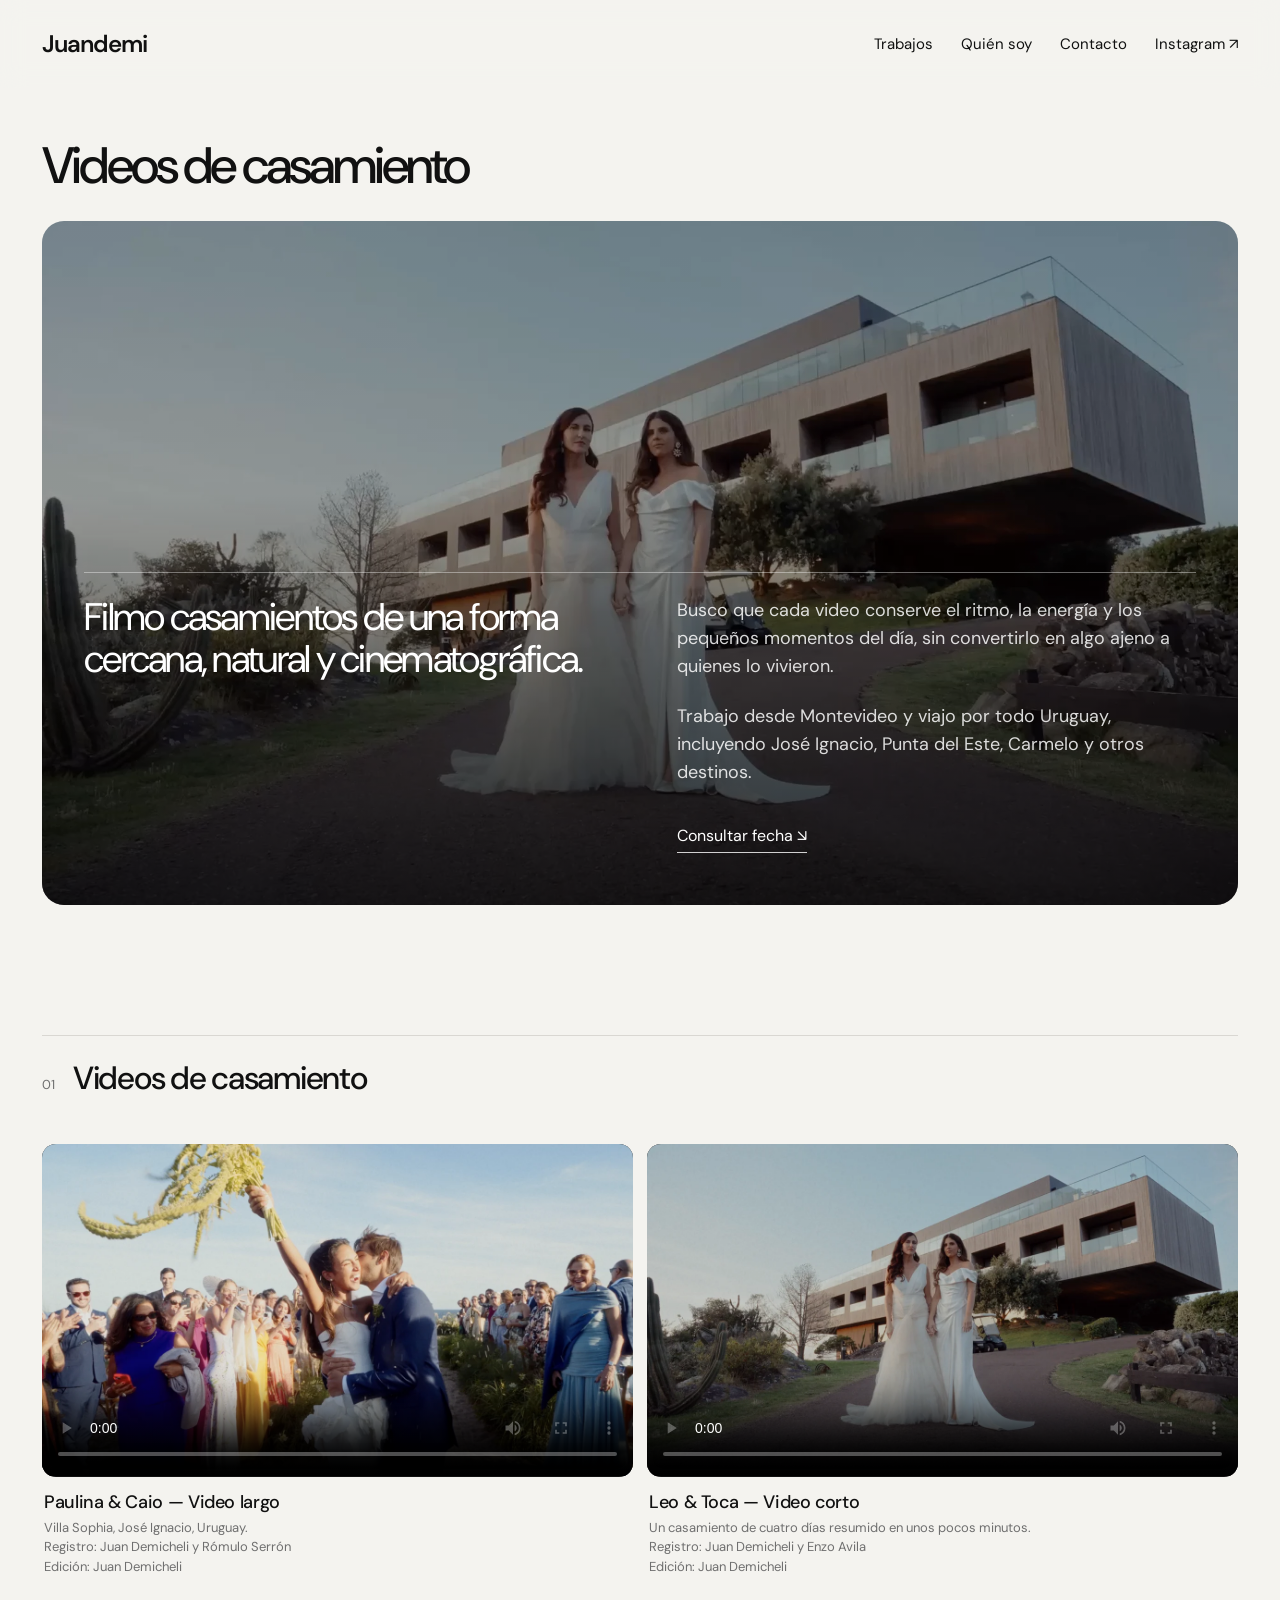
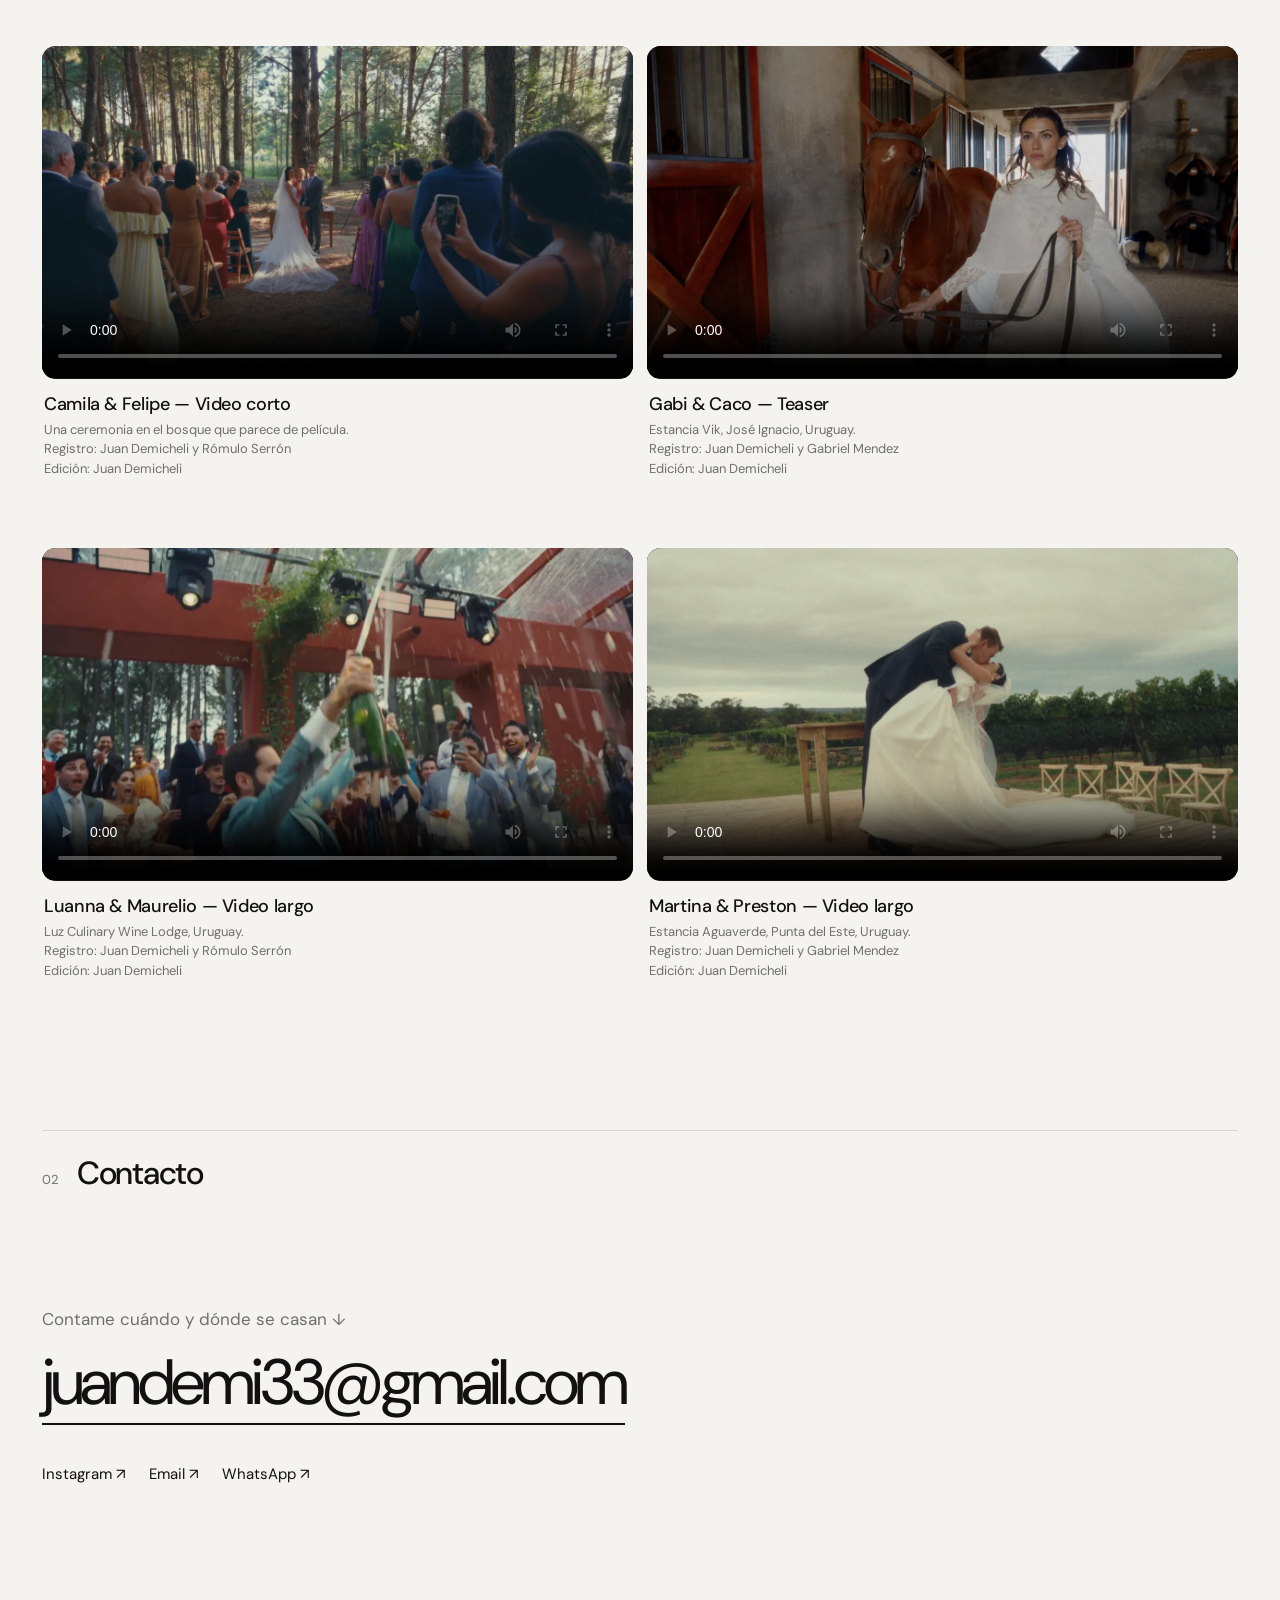
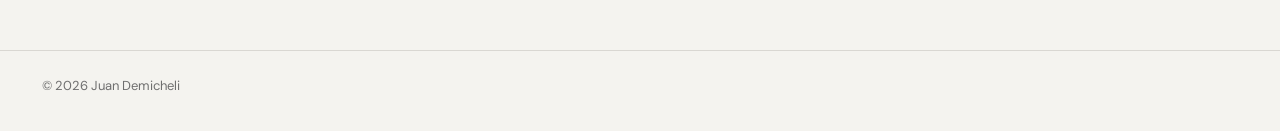
==== commit ea51ebaf: "Update wedding page description" ====
--- a/casamientos/index.html
+++ b/casamientos/index.html
@@ -6,7 +6,7 @@
   <title>Videos de casamiento en Uruguay | Juan Demicheli</title>
   <meta name="description" content="Videos de casamiento con una mirada natural y cinematográfica en Montevideo, José Ignacio, Punta del Este, Carmelo y todo Uruguay. Filmación y edición por Juan Demicheli.">
   <meta property="og:title" content="Videos de casamiento en Uruguay | Juan Demicheli">
-  <meta property="og:description" content="Una selección de casamientos filmados en distintos lugares de Uruguay.">
+  <meta property="og:description" content="Videos de casamiento filmados en distintos lugares de Uruguay.">
   <meta property="og:image" content="https://juandemi.com/assets/PaulinaCaio.webp">
   <meta property="og:url" content="https://juandemi.com/casamientos/">
   <meta property="og:type" content="website">
